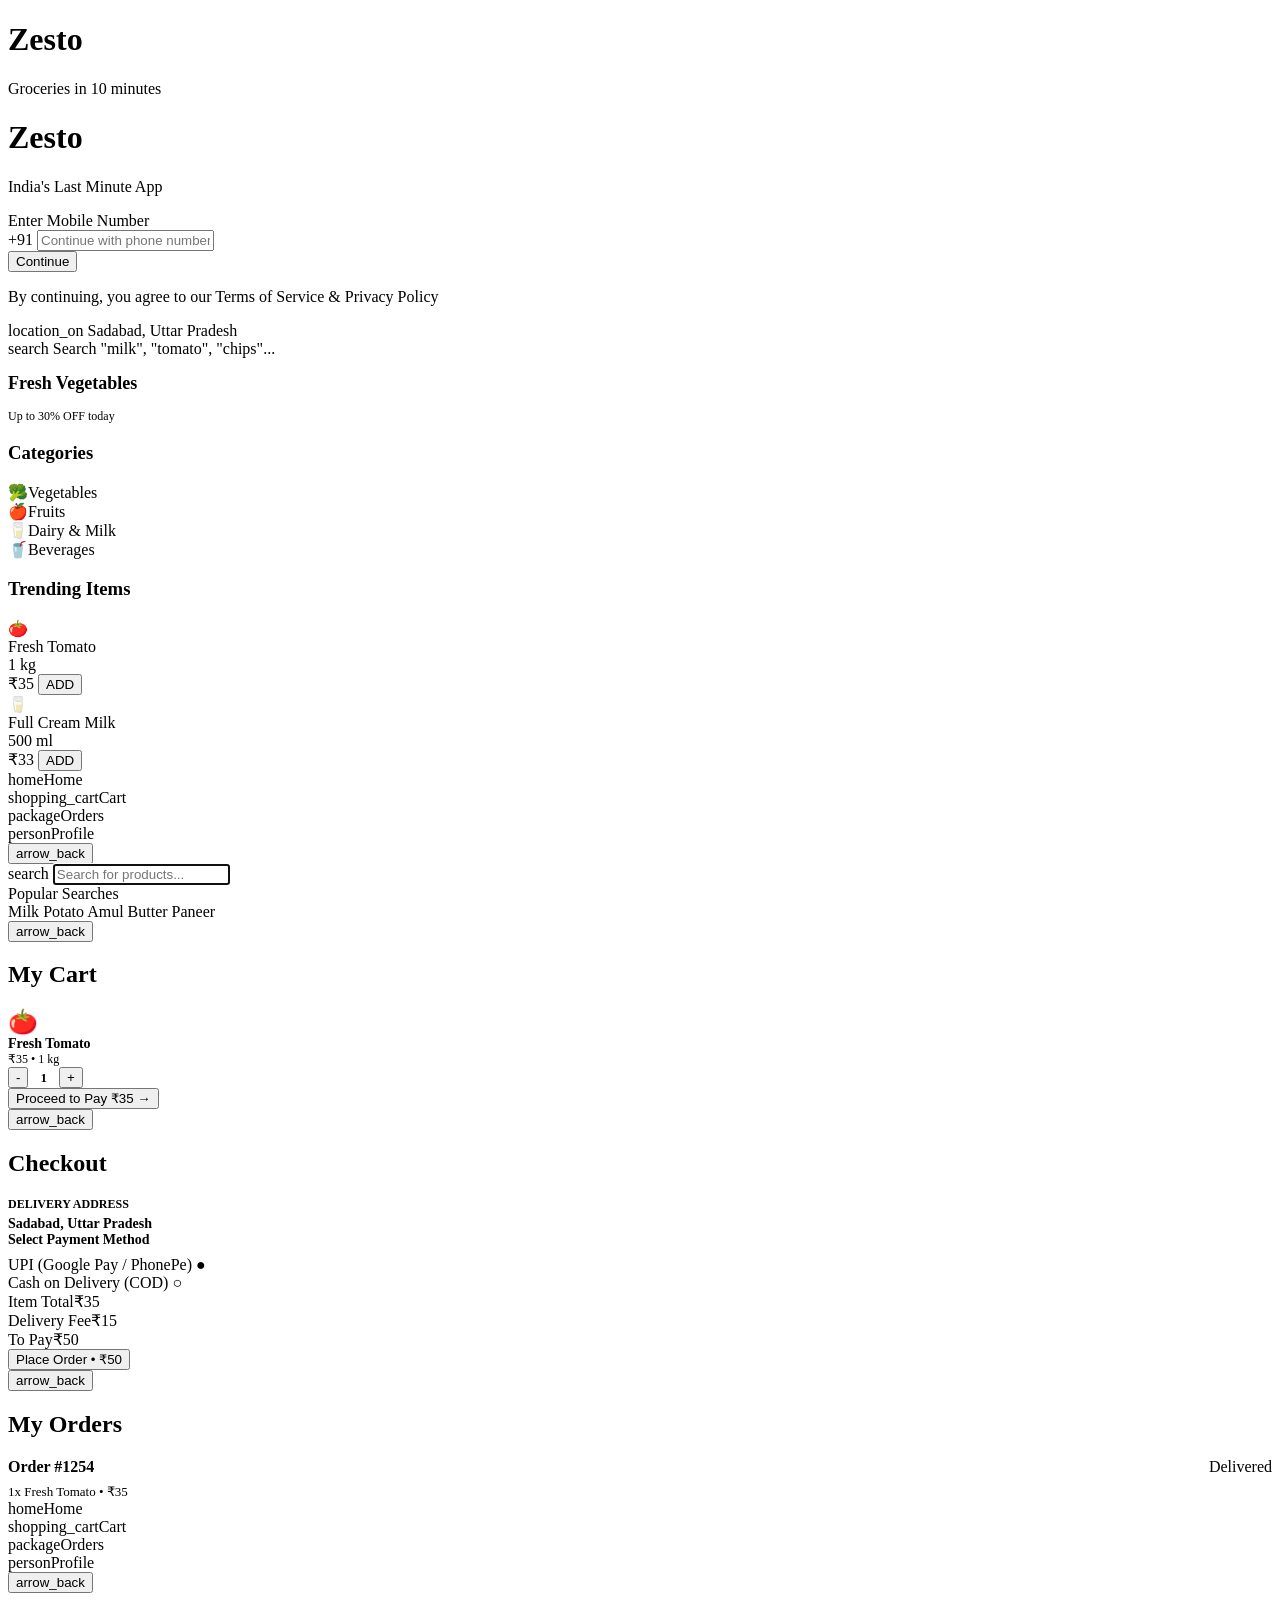
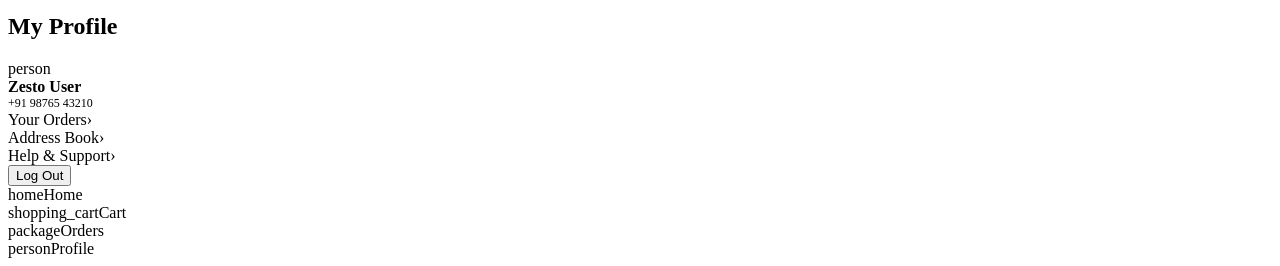
==== index.html @ 21396a9a "Create index.html" ====
<!DOCTYPE html>
<html lang="en">
<head>
    <meta charset="UTF-8">
    <meta name="viewport" content="width=device-width, initial-scale=1.0, maximum-scale=1.0, user-scalable=no">
    <title>Zesto - Instant Grocery App</title>
    <link rel="stylesheet" href="style.css">
</head>
<body>

    <div class="app-container">

        <!-- ==========================================
             1. SPLASH SCREEN
             ========================================== -->
        <div id="splashScreen" class="page-screen active">
            <main class="splash-wrapper">
                <div class="splash-logo-container">
                    <h1 class="brand-name">Zesto</h1>
                    <p class="brand-tagline">Groceries in 10 minutes</p>
                </div>
            </main>
        </div>

        <!-- ==========================================
             2. LOGIN SCREEN
             ========================================== -->
        <div id="loginScreen" class="page-screen">
            <main class="login-wrapper">
                <div class="brand-section">
                    <h1 class="login-brand-name">Zesto</h1>
                    <p class="login-subtitle">India's Last Minute App</p>
                </div>
                <div class="login-form-container">
                    <label class="form-title">Enter Mobile Number</label>
                    <div class="phone-input-group">
                        <span class="country-code">+91</span>
                        <input type="tel" id="mobileInput" class="phone-input" placeholder="Continue with phone number" maxlength="10">
                    </div>
                    <button class="continue-btn" id="loginContinueBtn">Continue</button>
                </div>
                <footer class="login-footer">
                    <p>By continuing, you agree to our Terms of Service & Privacy Policy</p>
                </footer>
            </main>
        </div>

        <!-- ==========================================
             3. HOME SCREEN
             ========================================== -->
        <div id="homeScreen" class="page-screen">
            <main class="home-wrapper">
                <header class="home-header">
                    <div class="location-bar">
                        <span class="material-symbols-outlined" style="color: var(--primary-green);">location_on</span>
                        <span>Sadabad, Uttar Pradesh</span>
                    </div>
                    <div class="search-bar-trigger" onclick="navigateTo('searchScreen')">
                        <span class="material-symbols-outlined">search</span>
                        <span>Search "milk", "tomato", "chips"...</span>
                    </div>
                </header>

                <div class="home-content">
                    <div class="banner-slider">
                        <h2 style="font-size:18px;">Fresh Vegetables</h2>
                        <p style="font-size:12px; margin-top:4px;">Up to 30% OFF today</p>
                    </div>

                    <section>
                        <h3 class="section-head-title">Categories</h3>
                        <div class="categories-grid">
                            <div class="category-card"><span class="category-icon">🥦</span>Vegetables</div>
                            <div class="category-card"><span class="category-icon">🍎</span>Fruits</div>
                            <div class="category-card"><span class="category-icon">🥛</span>Dairy & Milk</div>
                            <div class="category-card"><span class="category-icon">🥤</span>Beverages</div>
                        </div>
                    </section>

                    <section>
                        <h3 class="section-head-title">Trending Items</h3>
                        <div class="products-grid">
                            <div class="product-card">
                                <div>
                                    <div class="product-img">🍅</div>
                                    <div class="product-title">Fresh Tomato</div>
                                    <div class="product-weight">1 kg</div>
                                </div>
                                <div class="product-bottom">
                                    <span class="product-price">₹35</span>
                                    <button class="add-btn" onclick="navigateTo('cartScreen')">ADD</button>
                                </div>
                            </div>
                            <div class="product-card">
                                <div>
                                    <div class="product-img">🥛</div>
                                    <div class="product-title">Full Cream Milk</div>
                                    <div class="product-weight">500 ml</div>
                                </div>
                                <div class="product-bottom">
                                    <span class="product-price">₹33</span>
                                    <button class="add-btn" onclick="navigateTo('cartScreen')">ADD</button>
                                </div>
                            </div>
                        </div>
                    </section>
                </div>

                <!-- Bottom Navigation -->
                <nav class="bottom-nav">
                    <div class="nav-item active" onclick="navigateTo('homeScreen')"><span class="material-symbols-outlined">home</span>Home</div>
                    <div class="nav-item" onclick="navigateTo('cartScreen')"><span class="material-symbols-outlined">shopping_cart</span>Cart</div>
                    <div class="nav-item" onclick="navigateTo('ordersScreen')"><span class="material-symbols-outlined">package</span>Orders</div>
                    <div class="nav-item" onclick="navigateTo('profileScreen')"><span class="material-symbols-outlined">person</span>Profile</div>
                </nav>
            </main>
        </div>

        <!-- ==========================================
             4. SEARCH SCREEN
             ========================================== -->
        <div id="searchScreen" class="page-screen">
            <header class="search-header">
                <button class="back-btn" onclick="navigateTo('homeScreen')"><span class="material-symbols-outlined">arrow_back</span></button>
                <div class="search-input-box">
                    <span class="material-symbols-outlined">search</span>
                    <input type="text" placeholder="Search for products..." autofocus>
                </div>
            </header>
            <div class="search-content">
                <div class="recent-title">Popular Searches</div>
                <div class="recent-tags">
                    <span class="tag">Milk</span>
                    <span class="tag">Potato</span>
                    <span class="tag">Amul Butter</span>
                    <span class="tag">Paneer</span>
                </div>
            </div>
        </div>

        <!-- ==========================================
             5. CART SCREEN
             ========================================== -->
        <div id="cartScreen" class="page-screen">
            <header class="cart-header">
                <button class="back-btn" onclick="navigateTo('homeScreen')"><span class="material-symbols-outlined">arrow_back</span></button>
                <h2>My Cart</h2>
            </header>
            <div class="cart-content">
                <div class="cart-item">
                    <div class="cart-item-left">
                        <span style="font-size:24px;">🍅</span>
                        <div>
                            <div style="font-weight:600; font-size:14px;">Fresh Tomato</div>
                            <div style="font-size:12px; color:var(--text-muted);">₹35 • 1 kg</div>
                        </div>
                    </div>
                    <div class="qty-counter">
                        <button class="qty-btn">-</button>
                        <span style="padding:0 8px; font-size:13px; font-weight:600;">1</span>
                        <button class="qty-btn">+</button>
                    </div>
                </div>
            </div>
            <div class="cart-footer">
                <button class="checkout-btn" onclick="navigateTo('checkoutScreen')">
                    <span>Proceed to Pay</span>
                    <span>₹35 →</span>
                </button>
            </div>
        </div>

        <!-- ==========================================
             6. CHECKOUT SCREEN
             ========================================== -->
        <div id="checkoutScreen" class="page-screen">
            <header class="checkout-header">
                <button class="back-btn" onclick="navigateTo('cartScreen')"><span class="material-symbols-outlined">arrow_back</span></button>
                <h2>Checkout</h2>
            </header>
            <div class="checkout-content">
                <div class="address-card">
                    <div style="font-size:12px; font-weight:700; color:var(--primary-green);">DELIVERY ADDRESS</div>
                    <div style="font-size:14px; font-weight:600; margin-top:4px;">Sadabad, Uttar Pradesh</div>
                </div>

                <div>
                    <div style="font-size:14px; font-weight:600; margin-bottom:8px;">Select Payment Method</div>
                    <div class="payment-option selected">
                        <span>UPI (Google Pay / PhonePe)</span>
                        <span>●</span>
                    </div>
                    <div class="payment-option">
                        <span>Cash on Delivery (COD)</span>
                        <span>○</span>
                    </div>
                </div>

                <div class="summary-card">
                    <div class="summary-row"><span>Item Total</span><span>₹35</span></div>
                    <div class="summary-row"><span>Delivery Fee</span><span>₹15</span></div>
                    <div class="summary-row total"><span>To Pay</span><span>₹50</span></div>
                </div>
            </div>
            <div class="cart-footer">
                <button class="checkout-btn" onclick="navigateTo('ordersScreen')" style="justify-content:center;">Place Order • ₹50</button>
            </div>
        </div>

        <!-- ==========================================
             7. ORDERS SCREEN
             ========================================== -->
        <div id="ordersScreen" class="page-screen">
            <header class="cart-header">
                <button class="back-btn" onclick="navigateTo('homeScreen')"><span class="material-symbols-outlined">arrow_back</span></button>
                <h2>My Orders</h2>
            </header>
            <div class="cart-content">
                <div class="order-card">
                    <div style="display:flex; justify-content:space-between; align-items:center; margin-bottom:8px;">
                        <span style="font-weight:700;">Order #1254</span>
                        <span class="status-badge">Delivered</span>
                    </div>
                    <div style="font-size:13px; color:var(--text-muted);">1x Fresh Tomato • ₹35</div>
                </div>
            </div>
            <nav class="bottom-nav">
                <div class="nav-item" onclick="navigateTo('homeScreen')"><span class="material-symbols-outlined">home</span>Home</div>
                <div class="nav-item" onclick="navigateTo('cartScreen')"><span class="material-symbols-outlined">shopping_cart</span>Cart</div>
                <div class="nav-item active" onclick="navigateTo('ordersScreen')"><span class="material-symbols-outlined">package</span>Orders</div>
                <div class="nav-item" onclick="navigateTo('profileScreen')"><span class="material-symbols-outlined">person</span>Profile</div>
            </nav>
        </div>

        <!-- ==========================================
             8. PROFILE SCREEN
             ========================================== -->
        <div id="profileScreen" class="page-screen">
            <header class="cart-header">
                <button class="back-btn" onclick="navigateTo('homeScreen')"><span class="material-symbols-outlined">arrow_back</span></button>
                <h2>My Profile</h2>
            </header>
            <div class="cart-content">
                <div class="user-card">
                    <div class="avatar"><span class="material-symbols-outlined">person</span></div>
                    <div>
                        <div style="font-weight:700;">Zesto User</div>
                        <div style="font-size:12px; color:var(--text-muted);">+91 98765 43210</div>
                    </div>
                </div>

                <div class="menu-section">
                    <div class="menu-item" onclick="navigateTo('ordersScreen')"><span>Your Orders</span><span>›</span></div>
                    <div class="menu-item"><span>Address Book</span><span>›</span></div>
                    <div class="menu-item"><span>Help & Support</span><span>›</span></div>
                </div>

                <button class="logout-btn" onclick="navigateTo('loginScreen')">Log Out</button>
            </div>
            <nav class="bottom-nav">
                <div class="nav-item" onclick="navigateTo('homeScreen')"><span class="material-symbols-outlined">home</span>Home</div>
                <div class="nav-item" onclick="navigateTo('cartScreen')"><span class="material-symbols-outlined">shopping_cart</span>Cart</div>
                <div class="nav-item" onclick="navigateTo('ordersScreen')"><span class="material-symbols-outlined">package</span>Orders</div>
                <div class="nav-item active" onclick="navigateTo('profileScreen')"><span class="material-symbols-outlined">person</span>Profile</div>
            </nav>
        </div>

    </div>

    <script src="script.js"></script>
</body>
</html>
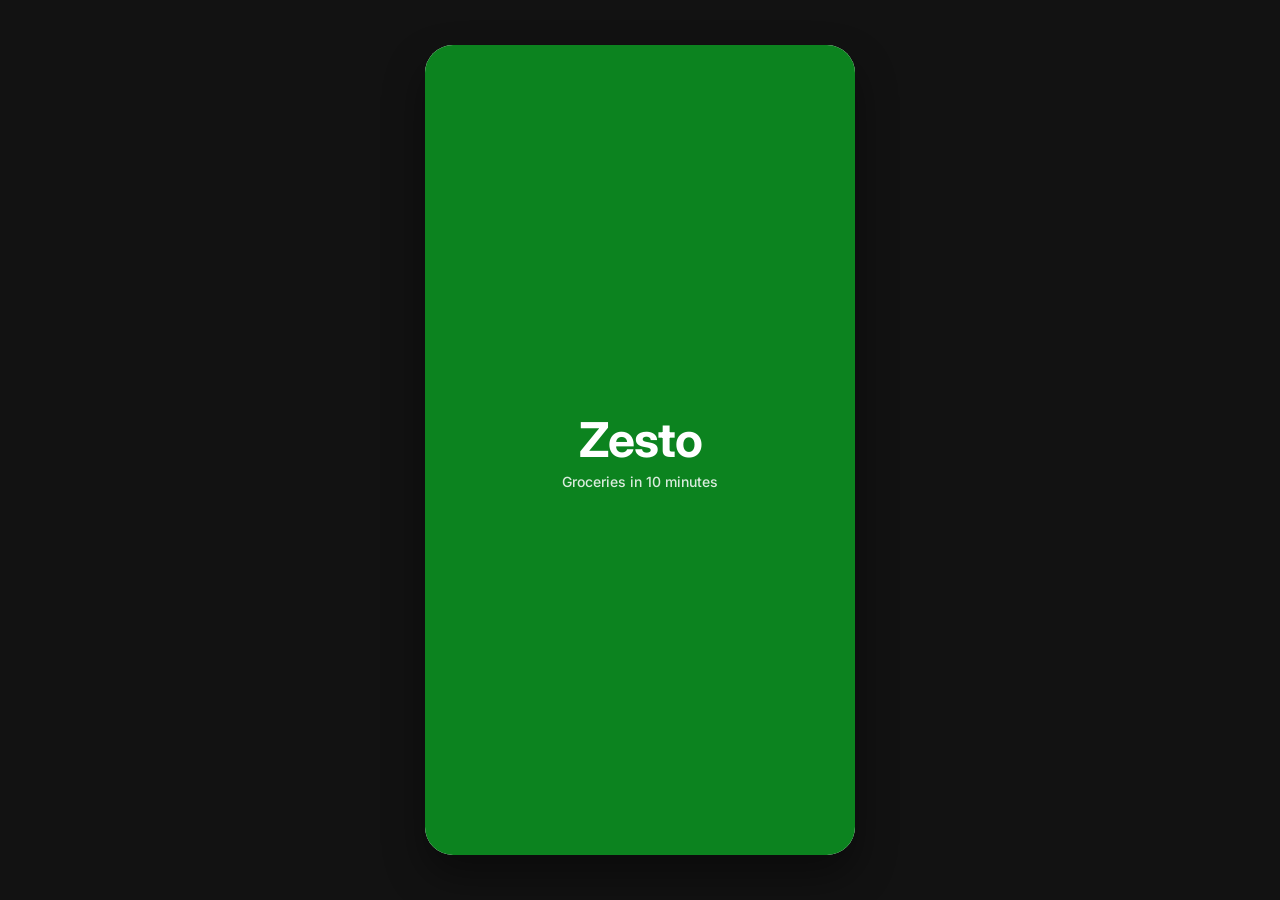
==== commit 0c25084e: "Fix: Correct stylesheet reference from 'style.css' to 'styles.css'" ====
--- a/index.html
+++ b/index.html
@@ -4,7 +4,7 @@
     <meta charset="UTF-8">
     <meta name="viewport" content="width=device-width, initial-scale=1.0, maximum-scale=1.0, user-scalable=no">
     <title>Zesto - Instant Grocery App</title>
-    <link rel="stylesheet" href="style.css">
+    <link rel="stylesheet" href="styles.css">
 </head>
 <body>
 
--- a/styles.css
+++ b/styles.css
@@ -0,0 +1,626 @@
+/* ==========================================================================
+   1. GLOBAL & COMMON STYLES
+   ========================================================================== */
+@import url('https://fonts.googleapis.com/css2?family=Inter:wght@400;500;600;700&display=swap');
+@import url('https://fonts.googleapis.com/css2?family=Material+Symbols+Outlined:opsz,wght,FILL,GRAD@24,400,0,0');
+
+:root {
+    --primary-green: #0C831F;
+    --primary-dark: #075E15;
+    --primary-light: #E8F5E9;
+    --text-dark: #1C1C1C;
+    --text-muted: #666666;
+    --text-white: #FFFFFF;
+    --bg-light: #F4F6F8;
+    --card-bg: #FFFFFF;
+    --border-color: #E2E8F0;
+    --danger-red: #E53E3E;
+    --app-max-width: 430px;
+}
+
+* {
+    margin: 0;
+    padding: 0;
+    box-sizing: border-box;
+    font-family: 'Inter', sans-serif;
+    -webkit-tap-highlight-color: transparent;
+}
+
+body {
+    background-color: #121212;
+    display: flex;
+    justify-content: center;
+    align-items: center;
+    min-height: 100vh;
+    margin: 0;
+}
+
+.app-container {
+    width: 100%;
+    max-width: var(--app-max-width);
+    height: 100vh;
+    max-height: 932px;
+    background-color: var(--card-bg);
+    position: relative;
+    overflow: hidden;
+    box-shadow: 0 20px 40px rgba(0, 0, 0, 0.4);
+}
+
+@media (min-width: 431px) {
+    .app-container {
+        border-radius: 28px;
+        height: 90vh;
+    }
+}
+
+.back-btn {
+    background: none;
+    border: none;
+    cursor: pointer;
+    display: flex;
+    align-items: center;
+    justify-content: center;
+    color: var(--text-dark);
+}
+
+/* Screen Management for Single-Page App */
+.page-screen {
+    display: none;
+    width: 100%;
+    height: 100%;
+    position: absolute;
+    top: 0;
+    left: 0;
+    background-color: var(--card-bg);
+    overflow: hidden;
+}
+
+.page-screen.active {
+    display: flex;
+    flex-direction: column;
+}
+
+/* ==========================================================================
+   2. SPLASH SCREEN
+   ========================================================================== */
+.splash-wrapper {
+    width: 100%;
+    height: 100%;
+    background-color: var(--primary-green);
+    display: flex;
+    flex-direction: column;
+    justify-content: center;
+    align-items: center;
+}
+
+.splash-logo-container {
+    display: flex;
+    flex-direction: column;
+    align-items: center;
+    animation: fadeInScale 0.8s ease-out forwards;
+}
+
+.brand-name {
+    font-size: 48px;
+    font-weight: 700;
+    color: var(--text-white);
+    letter-spacing: -1px;
+}
+
+.brand-tagline {
+    font-size: 14px;
+    color: rgba(255, 255, 255, 0.85);
+    margin-top: 4px;
+    font-weight: 500;
+}
+
+@keyframes fadeInScale {
+    0% { opacity: 0; transform: scale(0.8); }
+    100% { opacity: 1; transform: scale(1); }
+}
+
+/* ==========================================================================
+   3. LOGIN SCREEN
+   ========================================================================== */
+.login-wrapper {
+    width: 100%;
+    height: 100%;
+    display: flex;
+    flex-direction: column;
+    justify-content: space-between;
+    padding: 32px 24px;
+    background-color: var(--card-bg);
+}
+
+.brand-section {
+    text-align: center;
+    margin-top: 40px;
+}
+
+.login-brand-name {
+    font-size: 36px;
+    font-weight: 700;
+    color: var(--primary-green);
+}
+
+.login-subtitle {
+    font-size: 14px;
+    color: var(--text-muted);
+    margin-top: 6px;
+}
+
+.login-form-container {
+    width: 100%;
+    display: flex;
+    flex-direction: column;
+    gap: 16px;
+}
+
+.form-title {
+    font-size: 16px;
+    font-weight: 600;
+    color: var(--text-dark);
+}
+
+.phone-input-group {
+    display: flex;
+    align-items: center;
+    border: 1.5px solid var(--border-color);
+    border-radius: 12px;
+    padding: 12px 16px;
+    background-color: var(--bg-light);
+    gap: 10px;
+}
+
+.phone-input-group:focus-within {
+    border-color: var(--primary-green);
+}
+
+.country-code {
+    font-weight: 600;
+    color: var(--text-dark);
+    font-size: 15px;
+}
+
+.phone-input {
+    border: none;
+    outline: none;
+    background: transparent;
+    font-size: 15px;
+    width: 100%;
+    font-weight: 500;
+}
+
+.continue-btn {
+    width: 100%;
+    background-color: var(--primary-green);
+    color: var(--text-white);
+    border: none;
+    padding: 14px;
+    border-radius: 12px;
+    font-size: 15px;
+    font-weight: 600;
+    cursor: pointer;
+}
+
+.login-footer {
+    text-align: center;
+    font-size: 12px;
+    color: var(--text-muted);
+}
+
+/* ==========================================================================
+   4. HOME SCREEN
+   ========================================================================== */
+.home-wrapper {
+    width: 100%;
+    height: 100%;
+    display: flex;
+    flex-direction: column;
+    background-color: var(--bg-light);
+    position: relative;
+}
+
+.home-header {
+    background-color: var(--card-bg);
+    padding: 16px;
+    border-bottom: 1px solid var(--border-color);
+}
+
+.location-bar {
+    display: flex;
+    align-items: center;
+    gap: 8px;
+    font-size: 14px;
+    font-weight: 600;
+    color: var(--text-dark);
+}
+
+.search-bar-trigger {
+    margin-top: 12px;
+    background-color: var(--bg-light);
+    border: 1px solid var(--border-color);
+    border-radius: 10px;
+    padding: 10px 14px;
+    display: flex;
+    align-items: center;
+    gap: 10px;
+    color: var(--text-muted);
+    font-size: 13px;
+    cursor: pointer;
+}
+
+.home-content {
+    flex: 1;
+    overflow-y: auto;
+    padding: 16px;
+    padding-bottom: 80px;
+    display: flex;
+    flex-direction: column;
+    gap: 20px;
+}
+
+.banner-slider {
+    width: 100%;
+    height: 120px;
+    background: linear-gradient(135deg, #10B981, #059669);
+    border-radius: 14px;
+    padding: 16px;
+    color: white;
+    display: flex;
+    flex-direction: column;
+    justify-content: center;
+}
+
+.section-head-title {
+    font-size: 16px;
+    font-weight: 700;
+    margin-bottom: 12px;
+    color: var(--text-dark);
+}
+
+.categories-grid {
+    display: grid;
+    grid-template-columns: repeat(4, 1fr);
+    gap: 12px;
+}
+
+.category-card {
+    background: var(--card-bg);
+    border-radius: 12px;
+    padding: 10px;
+    display: flex;
+    flex-direction: column;
+    align-items: center;
+    text-align: center;
+    font-size: 11px;
+    font-weight: 600;
+    border: 1px solid var(--border-color);
+}
+
+.category-icon {
+    font-size: 28px;
+    margin-bottom: 4px;
+}
+
+.products-grid {
+    display: grid;
+    grid-template-columns: repeat(2, 1fr);
+    gap: 12px;
+}
+
+.product-card {
+    background: var(--card-bg);
+    border-radius: 12px;
+    padding: 12px;
+    border: 1px solid var(--border-color);
+    display: flex;
+    flex-direction: column;
+    justify-content: space-between;
+}
+
+.product-img {
+    font-size: 40px;
+    text-align: center;
+    margin-bottom: 8px;
+}
+
+.product-title {
+    font-size: 13px;
+    font-weight: 600;
+    color: var(--text-dark);
+}
+
+.product-weight {
+    font-size: 11px;
+    color: var(--text-muted);
+}
+
+.product-bottom {
+    display: flex;
+    justify-content: space-between;
+    align-items: center;
+    margin-top: 10px;
+}
+
+.product-price {
+    font-size: 14px;
+    font-weight: 700;
+}
+
+.add-btn {
+    border: 1px solid var(--primary-green);
+    color: var(--primary-green);
+    background: var(--primary-light);
+    padding: 4px 12px;
+    border-radius: 6px;
+    font-weight: 700;
+    font-size: 12px;
+    cursor: pointer;
+}
+
+/* Navigation Bar */
+.bottom-nav {
+    position: absolute;
+    bottom: 0;
+    left: 0;
+    width: 100%;
+    height: 60px;
+    background-color: var(--card-bg);
+    border-top: 1px solid var(--border-color);
+    display: flex;
+    justify-content: space-around;
+    align-items: center;
+    z-index: 20;
+}
+
+.nav-item {
+    display: flex;
+    flex-direction: column;
+    align-items: center;
+    color: var(--text-muted);
+    text-decoration: none;
+    font-size: 10px;
+    gap: 2px;
+    cursor: pointer;
+}
+
+.nav-item .material-symbols-outlined { font-size: 24px; }
+.nav-item.active { color: var(--primary-green); }
+
+/* ==========================================================================
+   5. SEARCH SCREEN
+   ========================================================================== */
+.search-header {
+    background-color: var(--card-bg);
+    padding: 12px 16px;
+    display: flex;
+    align-items: center;
+    gap: 12px;
+    border-bottom: 1px solid var(--border-color);
+}
+
+.search-input-box {
+    flex: 1;
+    display: flex;
+    align-items: center;
+    background-color: var(--bg-light);
+    border-radius: 10px;
+    padding: 8px 12px;
+    gap: 8px;
+}
+
+.search-input-box input {
+    border: none;
+    outline: none;
+    background: transparent;
+    width: 100%;
+    font-size: 14px;
+}
+
+.search-content {
+    flex: 1;
+    padding: 16px;
+    overflow-y: auto;
+}
+
+.recent-title {
+    font-size: 13px;
+    font-weight: 600;
+    color: var(--text-muted);
+    margin-bottom: 10px;
+}
+
+.recent-tags {
+    display: flex;
+    flex-wrap: wrap;
+    gap: 8px;
+}
+
+.tag {
+    background: var(--bg-light);
+    padding: 6px 12px;
+    border-radius: 20px;
+    font-size: 12px;
+    border: 1px solid var(--border-color);
+    cursor: pointer;
+}
+
+/* ==========================================================================
+   6. CART SCREEN
+   ========================================================================== */
+.cart-header {
+    background-color: var(--card-bg);
+    padding: 16px;
+    display: flex;
+    align-items: center;
+    gap: 16px;
+    border-bottom: 1px solid var(--border-color);
+}
+
+.cart-content {
+    flex: 1;
+    overflow-y: auto;
+    padding: 16px;
+    padding-bottom: 100px;
+    display: flex;
+    flex-direction: column;
+    gap: 16px;
+}
+
+.cart-item {
+    background: var(--card-bg);
+    border-radius: 12px;
+    padding: 12px;
+    border: 1px solid var(--border-color);
+    display: flex;
+    align-items: center;
+    justify-content: space-between;
+}
+
+.cart-item-left {
+    display: flex;
+    align-items: center;
+    gap: 12px;
+}
+
+.qty-counter {
+    display: flex;
+    align-items: center;
+    background-color: var(--primary-green);
+    color: white;
+    border-radius: 6px;
+    overflow: hidden;
+}
+
+.qty-btn {
+    background: none;
+    border: none;
+    color: white;
+    padding: 4px 8px;
+    cursor: pointer;
+}
+
+.cart-footer {
+    position: absolute;
+    bottom: 0;
+    left: 0;
+    width: 100%;
+    padding: 16px 20px;
+    background-color: var(--card-bg);
+    border-top: 1px solid var(--border-color);
+}
+
+.checkout-btn {
+    width: 100%;
+    padding: 14px;
+    background-color: var(--primary-green);
+    color: white;
+    border: none;
+    border-radius: 12px;
+    font-size: 15px;
+    font-weight: 600;
+    cursor: pointer;
+    display: flex;
+    justify-content: space-between;
+}
+
+/* ==========================================================================
+   7. CHECKOUT SCREEN
+   ========================================================================== */
+.checkout-header {
+    background-color: var(--card-bg);
+    padding: 16px;
+    display: flex;
+    align-items: center;
+    gap: 16px;
+    border-bottom: 1px solid var(--border-color);
+}
+
+.checkout-content {
+    flex: 1;
+    overflow-y: auto;
+    padding: 16px;
+    padding-bottom: 100px;
+    display: flex;
+    flex-direction: column;
+    gap: 20px;
+}
+
+.address-card, .summary-card {
+    background-color: var(--card-bg);
+    border-radius: 14px;
+    padding: 16px;
+    border: 1px solid var(--border-color);
+}
+
+.payment-option {
+    background-color: var(--card-bg);
+    border: 1.5px solid var(--border-color);
+    border-radius: 12px;
+    padding: 14px;
+    display: flex;
+    justify-content: space-between;
+    margin-bottom: 8px;
+    cursor: pointer;
+}
+
+.payment-option.selected {
+    border-color: var(--primary-green);
+    background-color: #F0FDF4;
+}
+
+.summary-row {
+    display: flex;
+    justify-content: space-between;
+    font-size: 13px;
+    margin-bottom: 8px;
+}
+
+.summary-row.total {
+    border-top: 1px dashed var(--border-color);
+    padding-top: 10px;
+    font-weight: 700;
+}
+
+/* ==========================================================================
+   8. ORDERS & PROFILE SCREENS
+   ========================================================================== */
+.order-card, .user-card, .menu-section {
+    background-color: var(--card-bg);
+    border-radius: 16px;
+    padding: 16px;
+    border: 1px solid var(--border-color);
+    margin-bottom: 12px;
+}
+
+.status-badge {
+    font-size: 11px;
+    font-weight: 600;
+    padding: 4px 10px;
+    border-radius: 20px;
+    background-color: #DCFCE7;
+    color: #15803D;
+}
+
+.user-card { display: flex; align-items: center; gap: 14px; }
+.avatar { width: 50px; height: 50px; border-radius: 50%; background: var(--primary-light); color: var(--primary-green); display: flex; align-items: center; justify-content: center; }
+
+.menu-item {
+    display: flex;
+    justify-content: space-between;
+    padding: 12px 0;
+    border-bottom: 1px solid var(--border-color);
+    cursor: pointer;
+}
+
+.logout-btn {
+    width: 100%;
+    padding: 12px;
+    background-color: #FEE2E2;
+    color: #DC2626;
+    border: 1px solid #FCA5A5;
+    border-radius: 12px;
+    font-weight: 600;
+    cursor: pointer;
+}
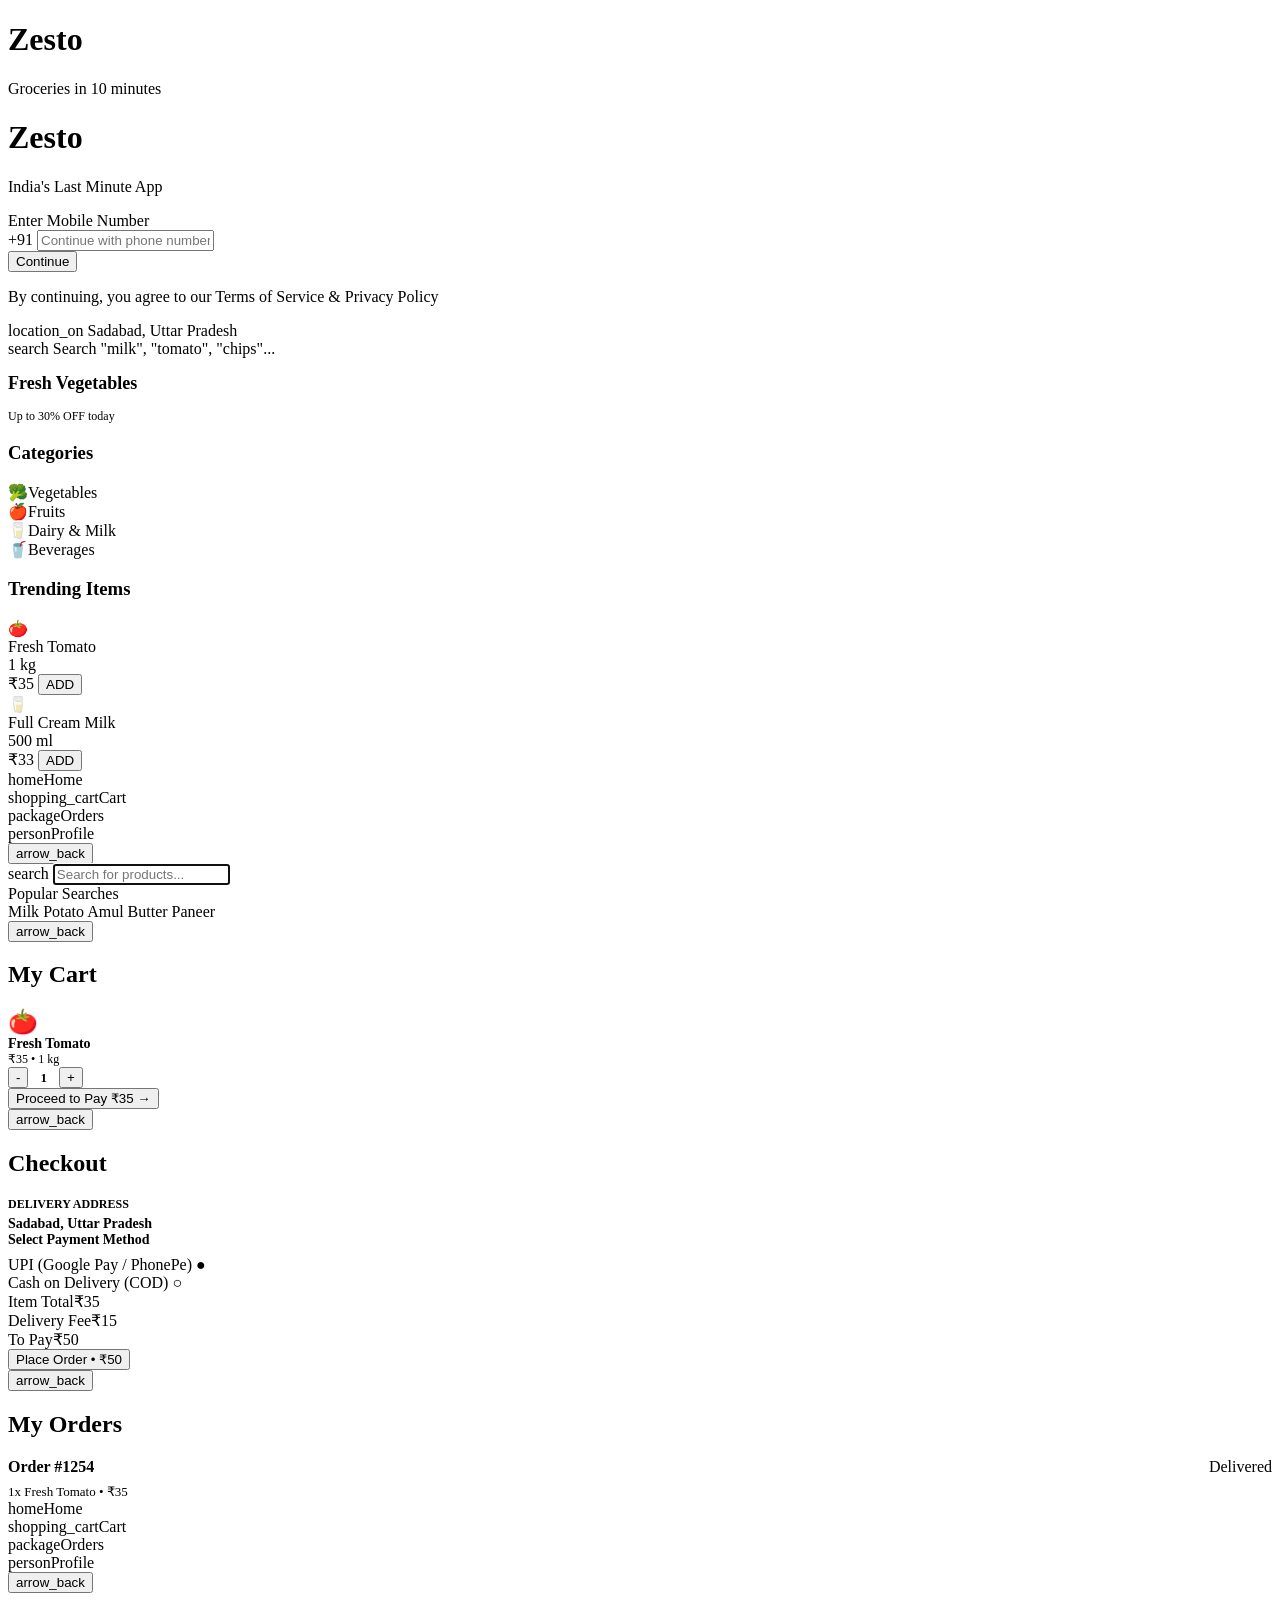
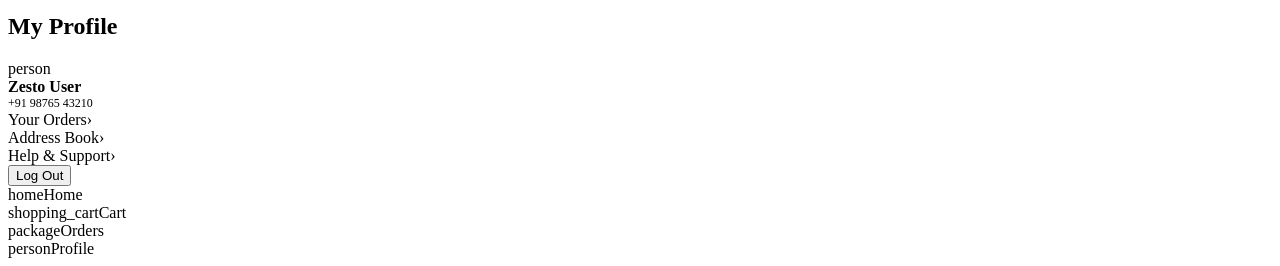
==== commit cb33b173: "Update index.html" ====
--- a/index.html
+++ b/index.html
@@ -4,7 +4,6 @@
     <meta charset="UTF-8">
     <meta name="viewport" content="width=device-width, initial-scale=1.0, maximum-scale=1.0, user-scalable=no">
     <title>Zesto - Instant Grocery App</title>
-    <link rel="stylesheet" href="styles.css">
 </head>
 <body>
 
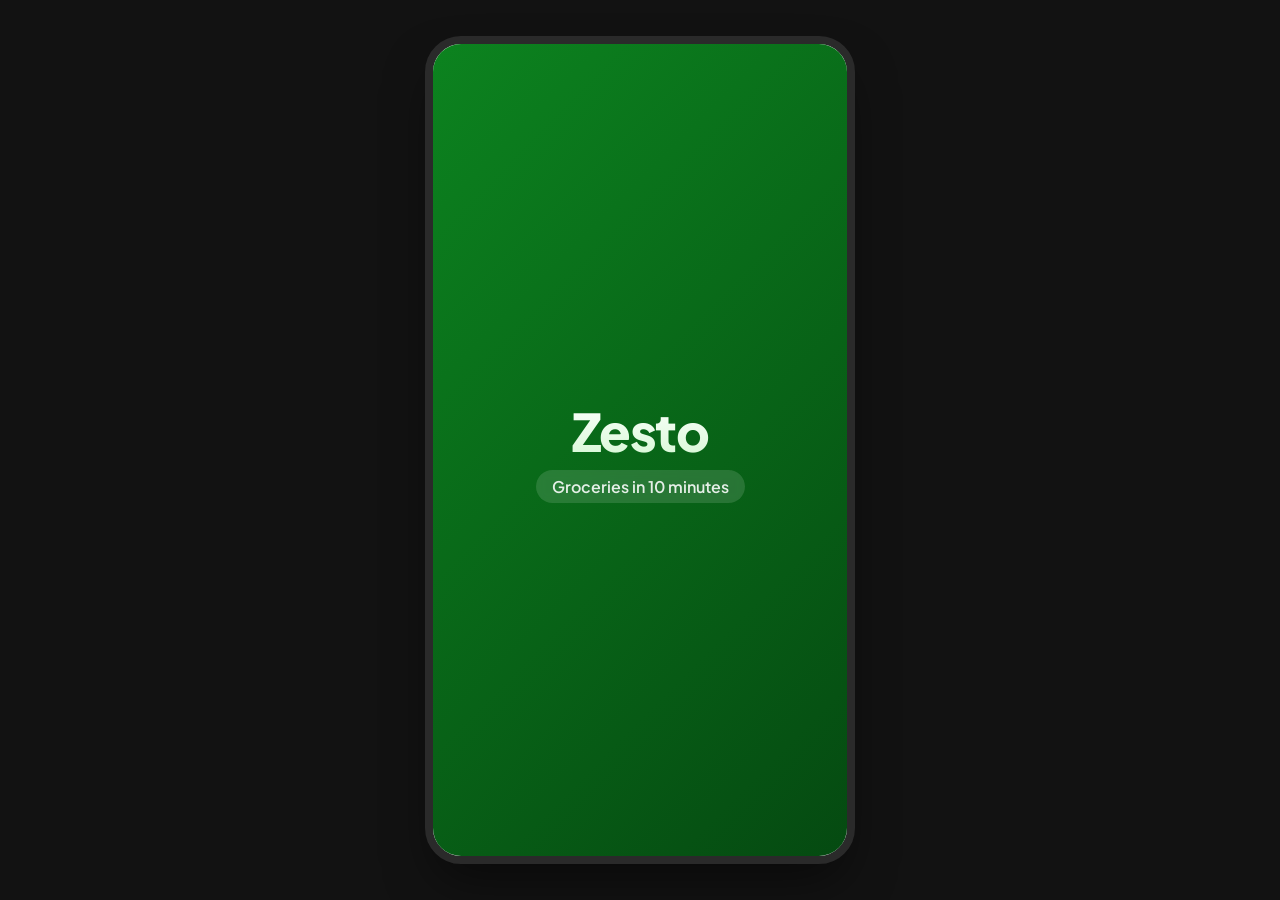
==== commit 6f55d99f: "Refactor navigation and simplify comments in index.html Updated navigation functionality and improve" ====
--- a/index.html
+++ b/index.html
@@ -4,15 +4,654 @@
     <meta charset="UTF-8">
     <meta name="viewport" content="width=device-width, initial-scale=1.0, maximum-scale=1.0, user-scalable=no">
     <title>Zesto - Instant Grocery App</title>
+    <!-- Google Material Symbols -->
+    <link rel="stylesheet" href="https://fonts.googleapis.com/css2?family=Material+Symbols+Outlined:opsz,wght,FILL,GRAD@20..48,100..700,0..1,-50..200" />
+    <!-- Google Fonts -->
+    <link rel="preconnect" href="https://fonts.googleapis.com">
+    <link rel="preconnect" href="https://fonts.gstatic.com" crossorigin>
+    <link href="https://fonts.googleapis.com/css2?family=Plus+Jakarta+Sans:wght@400;500;600;700;800&display=swap" rel="stylesheet">
+
+    <style>
+        :root {
+            --primary-green: #0c831f;
+            --primary-green-light: #e8f5e9;
+            --accent-yellow: #ffc107;
+            --bg-color: #f4f6f8;
+            --card-bg: #ffffff;
+            --text-main: #1c1c1c;
+            --text-muted: #666666;
+            --border-color: #f0f0f0;
+            --shadow-soft: 0 4px 20px rgba(0, 0, 0, 0.06);
+            --shadow-float: 0 8px 30px rgba(12, 131, 31, 0.15);
+            --radius-lg: 16px;
+            --radius-md: 12px;
+            --radius-sm: 8px;
+        }
+
+        * {
+            box-sizing: border-box;
+            margin: 0;
+            padding: 0;
+            font-family: 'Plus Jakarta Sans', -apple-system, BlinkMacSystemFont, sans-serif;
+            -webkit-tap-highlight-color: transparent;
+        }
+
+        body {
+            background-color: #121212;
+            display: flex;
+            justify-content: center;
+            align-items: center;
+            min-height: 100vh;
+        }
+
+        /* Mobile App Frame Mockup for Desktop, Fullscreen on Mobile */
+        .app-container {
+            width: 100%;
+            max-width: 430px;
+            height: 100vh;
+            max-height: 900px;
+            background-color: var(--bg-color);
+            position: relative;
+            overflow: hidden;
+            box-shadow: 0 25px 50px -12px rgba(0, 0, 0, 0.5);
+            border-radius: 0;
+        }
+
+        @media (min-width: 480px) {
+            .app-container {
+                border-radius: 36px;
+                height: 92vh;
+                border: 8px solid #2a2a2a;
+            }
+        }
+
+        /* Page Navigation Control */
+        .page-screen {
+            position: absolute;
+            top: 0;
+            left: 0;
+            width: 100%;
+            height: 100%;
+            background-color: var(--bg-color);
+            display: none;
+            flex-direction: column;
+            overflow-y: auto;
+            opacity: 0;
+            transition: opacity 0.25s ease-in-out;
+        }
+
+        .page-screen.active {
+            display: flex;
+            opacity: 1;
+            z-index: 10;
+        }
+
+        /* ==========================================
+           1. SPLASH SCREEN
+           ========================================== */
+        #splashScreen {
+            background: linear-gradient(135deg, #0c831f 0%, #054a11 100%);
+            color: white;
+            justify-content: center;
+            align-items: center;
+            text-align: center;
+        }
+
+        .splash-logo-container {
+            animation: pulse 2s infinite ease-in-out;
+        }
+
+        .brand-name {
+            font-size: 52px;
+            font-weight: 800;
+            letter-spacing: -1.5px;
+            background: linear-gradient(180deg, #ffffff 0%, #d4f8d3 100%);
+            -webkit-background-clip: text;
+            -webkit-text-fill-color: transparent;
+        }
+
+        .brand-tagline {
+            font-size: 16px;
+            font-weight: 600;
+            opacity: 0.9;
+            margin-top: 6px;
+            background: rgba(255,255,255,0.15);
+            padding: 6px 16px;
+            border-radius: 20px;
+            backdrop-filter: blur(4px);
+        }
+
+        /* ==========================================
+           2. LOGIN SCREEN
+           ========================================== */
+        .login-wrapper {
+            padding: 40px 24px;
+            height: 100%;
+            display: flex;
+            flex-direction: column;
+            justify-content: space-between;
+            background: linear-gradient(180deg, var(--primary-green-light) 0%, #ffffff 40%);
+        }
+
+        .login-brand-name {
+            font-size: 36px;
+            font-weight: 800;
+            color: var(--primary-green);
+        }
+
+        .login-subtitle {
+            font-size: 14px;
+            color: var(--text-muted);
+            font-weight: 600;
+        }
+
+        .login-form-container {
+            margin-top: -60px;
+        }
+
+        .form-title {
+            font-size: 16px;
+            font-weight: 700;
+            margin-bottom: 12px;
+            display: block;
+            color: var(--text-main);
+        }
+
+        .phone-input-group {
+            display: flex;
+            align-items: center;
+            background: var(--card-bg);
+            border: 2px solid var(--border-color);
+            border-radius: var(--radius-md);
+            padding: 4px 14px;
+            transition: all 0.2s ease;
+            box-shadow: var(--shadow-soft);
+        }
+
+        .phone-input-group:focus-within {
+            border-color: var(--primary-green);
+        }
+
+        .country-code {
+            font-weight: 700;
+            font-size: 16px;
+            margin-right: 12px;
+            color: var(--text-main);
+            padding-right: 12px;
+            border-right: 1px solid var(--border-color);
+        }
+
+        .phone-input {
+            border: none;
+            outline: none;
+            width: 100%;
+            padding: 12px 0;
+            font-size: 16px;
+            font-weight: 600;
+            color: var(--text-main);
+        }
+
+        .continue-btn {
+            width: 100%;
+            background: var(--primary-green);
+            color: white;
+            border: none;
+            padding: 16px;
+            border-radius: var(--radius-md);
+            font-size: 16px;
+            font-weight: 700;
+            margin-top: 16px;
+            cursor: pointer;
+            box-shadow: var(--shadow-float);
+            transition: transform 0.1s ease;
+        }
+
+        .continue-btn:active {
+            transform: scale(0.98);
+        }
+
+        .login-footer {
+            text-align: center;
+            font-size: 11px;
+            color: var(--text-muted);
+            line-height: 1.4;
+        }
+
+        /* ==========================================
+           3. HOME SCREEN
+           ========================================== */
+        .home-wrapper {
+            flex: 1;
+            padding-bottom: 80px;
+        }
+
+        .home-header {
+            background: white;
+            padding: 16px 16px 12px 16px;
+            position: sticky;
+            top: 0;
+            z-index: 5;
+            box-shadow: 0 2px 10px rgba(0,0,0,0.03);
+        }
+
+        .location-bar {
+            display: flex;
+            align-items: center;
+            gap: 6px;
+            font-weight: 700;
+            font-size: 14px;
+            margin-bottom: 12px;
+            color: var(--text-main);
+        }
+
+        .search-bar-trigger {
+            background: var(--bg-color);
+            display: flex;
+            align-items: center;
+            gap: 10px;
+            padding: 12px 16px;
+            border-radius: var(--radius-md);
+            color: var(--text-muted);
+            font-size: 13px;
+            font-weight: 500;
+            border: 1px solid var(--border-color);
+            cursor: pointer;
+        }
+
+        .home-content {
+            padding: 16px;
+            display: flex;
+            flex-direction: column;
+            gap: 20px;
+        }
+
+        .banner-slider {
+            background: linear-gradient(135deg, #10b981 0%, #047857 100%);
+            color: white;
+            padding: 20px;
+            border-radius: var(--radius-lg);
+            box-shadow: var(--shadow-soft);
+        }
+
+        .section-head-title {
+            font-size: 16px;
+            font-weight: 800;
+            margin-bottom: 12px;
+            color: var(--text-main);
+        }
+
+        .categories-grid {
+            display: grid;
+            grid-template-columns: repeat(4, 1fr);
+            gap: 10px;
+        }
+
+        .category-card {
+            background: white;
+            padding: 12px 6px;
+            border-radius: var(--radius-md);
+            text-align: center;
+            font-size: 11px;
+            font-weight: 700;
+            box-shadow: var(--shadow-soft);
+            display: flex;
+            flex-direction: column;
+            align-items: center;
+            gap: 6px;
+        }
+
+        .category-icon {
+            font-size: 24px;
+        }
+
+        .products-grid {
+            display: grid;
+            grid-template-columns: repeat(2, 1fr);
+            gap: 12px;
+        }
+
+        .product-card {
+            background: white;
+            border-radius: var(--radius-md);
+            padding: 12px;
+            box-shadow: var(--shadow-soft);
+            display: flex;
+            flex-direction: column;
+            justify-content: space-between;
+            border: 1px solid var(--border-color);
+        }
+
+        .product-img {
+            font-size: 48px;
+            text-align: center;
+            background: var(--bg-color);
+            border-radius: var(--radius-sm);
+            padding: 12px;
+            margin-bottom: 8px;
+        }
+
+        .product-title {
+            font-weight: 700;
+            font-size: 13px;
+            color: var(--text-main);
+        }
+
+        .product-weight {
+            font-size: 11px;
+            color: var(--text-muted);
+            margin-top: 2px;
+        }
+
+        .product-bottom {
+            display: flex;
+            justify-content: space-between;
+            align-items: center;
+            margin-top: 12px;
+        }
+
+        .product-price {
+            font-weight: 800;
+            font-size: 15px;
+        }
+
+        .add-btn {
+            background: var(--primary-green-light);
+            color: var(--primary-green);
+            border: 1px solid var(--primary-green);
+            padding: 6px 16px;
+            border-radius: var(--radius-sm);
+            font-weight: 800;
+            font-size: 12px;
+            cursor: pointer;
+        }
+
+        /* Bottom Nav */
+        .bottom-nav {
+            position: absolute;
+            bottom: 0;
+            width: 100%;
+            background: white;
+            display: flex;
+            justify-content: space-around;
+            padding: 10px 0 14px 0;
+            border-top: 1px solid var(--border-color);
+            box-shadow: 0 -4px 10px rgba(0,0,0,0.03);
+            z-index: 20;
+        }
+
+        .nav-item {
+            display: flex;
+            flex-direction: column;
+            align-items: center;
+            gap: 4px;
+            font-size: 10px;
+            font-weight: 600;
+            color: var(--text-muted);
+            cursor: pointer;
+        }
+
+        .nav-item.active {
+            color: var(--primary-green);
+            font-weight: 800;
+        }
+
+        /* ==========================================
+           4. SEARCH SCREEN
+           ========================================== */
+        .search-header {
+            display: flex;
+            align-items: center;
+            gap: 12px;
+            padding: 12px 16px;
+            background: white;
+            border-bottom: 1px solid var(--border-color);
+        }
+
+        .back-btn {
+            background: none;
+            border: none;
+            cursor: pointer;
+            display: flex;
+            align-items: center;
+            color: var(--text-main);
+        }
+
+        .search-input-box {
+            display: flex;
+            align-items: center;
+            gap: 8px;
+            background: var(--bg-color);
+            width: 100%;
+            padding: 8px 12px;
+            border-radius: var(--radius-md);
+        }
+
+        .search-input-box input {
+            border: none;
+            background: transparent;
+            outline: none;
+            width: 100%;
+            font-size: 14px;
+            font-weight: 600;
+        }
+
+        .search-content {
+            padding: 16px;
+        }
+
+        .recent-title {
+            font-size: 13px;
+            font-weight: 700;
+            color: var(--text-muted);
+            margin-bottom: 12px;
+        }
+
+        .recent-tags {
+            display: flex;
+            flex-wrap: wrap;
+            gap: 8px;
+        }
+
+        .tag {
+            background: white;
+            padding: 8px 14px;
+            border-radius: 20px;
+            font-size: 12px;
+            font-weight: 600;
+            border: 1px solid var(--border-color);
+            box-shadow: var(--shadow-soft);
+        }
+
+        /* ==========================================
+           5. CART & CHECKOUT SHARED
+           ========================================== */
+        .cart-header, .checkout-header {
+            display: flex;
+            align-items: center;
+            gap: 16px;
+            padding: 16px;
+            background: white;
+            border-bottom: 1px solid var(--border-color);
+        }
+
+        .cart-header h2, .checkout-header h2 {
+            font-size: 18px;
+            font-weight: 800;
+        }
+
+        .cart-content, .checkout-content {
+            padding: 16px;
+            flex: 1;
+            display: flex;
+            flex-direction: column;
+            gap: 12px;
+        }
+
+        .cart-item {
+            background: white;
+            padding: 12px;
+            border-radius: var(--radius-md);
+            display: flex;
+            justify-content: space-between;
+            align-items: center;
+            box-shadow: var(--shadow-soft);
+        }
+
+        .cart-item-left {
+            display: flex;
+            align-items: center;
+            gap: 12px;
+        }
+
+        .qty-counter {
+            display: flex;
+            align-items: center;
+            background: var(--primary-green);
+            color: white;
+            border-radius: var(--radius-sm);
+            padding: 4px;
+        }
+
+        .qty-btn {
+            background: none;
+            border: none;
+            color: white;
+            font-weight: 800;
+            padding: 2px 8px;
+            cursor: pointer;
+        }
+
+        .cart-footer {
+            padding: 16px;
+            background: white;
+            border-top: 1px solid var(--border-color);
+        }
+
+        .checkout-btn {
+            width: 100%;
+            background: var(--primary-green);
+            color: white;
+            border: none;
+            padding: 16px;
+            border-radius: var(--radius-md);
+            font-size: 15px;
+            font-weight: 700;
+            display: flex;
+            justify-content: space-between;
+            align-items: center;
+            cursor: pointer;
+            box-shadow: var(--shadow-float);
+        }
+
+        .address-card, .summary-card, .payment-option, .user-card, .order-card {
+            background: white;
+            padding: 16px;
+            border-radius: var(--radius-md);
+            box-shadow: var(--shadow-soft);
+            border: 1px solid var(--border-color);
+        }
+
+        .payment-option {
+            display: flex;
+            justify-content: space-between;
+            margin-top: 8px;
+            font-weight: 600;
+            font-size: 14px;
+        }
+
+        .payment-option.selected {
+            border: 2px solid var(--primary-green);
+            background: var(--primary-green-light);
+        }
+
+        .summary-row {
+            display: flex;
+            justify-content: space-between;
+            font-size: 13px;
+            margin-bottom: 8px;
+            color: var(--text-muted);
+        }
+
+        .summary-row.total {
+            font-size: 15px;
+            font-weight: 800;
+            color: var(--text-main);
+            border-top: 1px dashed var(--border-color);
+            padding-top: 8px;
+            margin-bottom: 0;
+        }
+
+        .status-badge {
+            background: var(--primary-green-light);
+            color: var(--primary-green);
+            font-size: 11px;
+            font-weight: 800;
+            padding: 4px 8px;
+            border-radius: 12px;
+        }
+
+        /* Profile Menu */
+        .user-card {
+            display: flex;
+            align-items: center;
+            gap: 12px;
+        }
+
+        .avatar {
+            width: 48px;
+            height: 48px;
+            background: var(--primary-green-light);
+            color: var(--primary-green);
+            border-radius: 50%;
+            display: flex;
+            align-items: center;
+            justify-content: center;
+        }
+
+        .menu-section {
+            display: flex;
+            flex-direction: column;
+            gap: 8px;
+            margin-top: 12px;
+        }
+
+        .menu-item {
+            background: white;
+            padding: 14px 16px;
+            border-radius: var(--radius-md);
+            display: flex;
+            justify-content: space-between;
+            font-size: 14px;
+            font-weight: 600;
+            box-shadow: var(--shadow-soft);
+            cursor: pointer;
+        }
+
+        .logout-btn {
+            width: 100%;
+            background: #ffebee;
+            color: #d32f2f;
+            border: none;
+            padding: 14px;
+            border-radius: var(--radius-md);
+            font-weight: 700;
+            margin-top: 12px;
+            cursor: pointer;
+        }
+
+        @keyframes pulse {
+            0% { transform: scale(1); }
+            50% { transform: scale(1.05); }
+            100% { transform: scale(1); }
+        }
+    </style>
 </head>
 <body>
 
     <div class="app-container">
 
-        <!-- ==========================================
-             1. SPLASH SCREEN
-             ========================================== -->
-        <div id="splashScreen" class="page-screen active">
+        <!-- 1. SPLASH SCREEN -->
+        <div id="splashScreen" class="page-screen active" onclick="navigateTo('loginScreen')">
             <main class="splash-wrapper">
                 <div class="splash-logo-container">
                     <h1 class="brand-name">Zesto</h1>
@@ -21,9 +660,7 @@
             </main>
         </div>
 
-        <!-- ==========================================
-             2. LOGIN SCREEN
-             ========================================== -->
+        <!-- 2. LOGIN SCREEN -->
         <div id="loginScreen" class="page-screen">
             <main class="login-wrapper">
                 <div class="brand-section">
@@ -36,7 +673,7 @@
                         <span class="country-code">+91</span>
                         <input type="tel" id="mobileInput" class="phone-input" placeholder="Continue with phone number" maxlength="10">
                     </div>
-                    <button class="continue-btn" id="loginContinueBtn">Continue</button>
+                    <button class="continue-btn" id="loginContinueBtn" onclick="navigateTo('homeScreen')">Continue</button>
                 </div>
                 <footer class="login-footer">
                     <p>By continuing, you agree to our Terms of Service & Privacy Policy</p>
@@ -44,9 +681,7 @@
             </main>
         </div>
 
-        <!-- ==========================================
-             3. HOME SCREEN
-             ========================================== -->
+        <!-- 3. HOME SCREEN -->
         <div id="homeScreen" class="page-screen">
             <main class="home-wrapper">
                 <header class="home-header">
@@ -115,9 +750,7 @@
             </main>
         </div>
 
-        <!-- ==========================================
-             4. SEARCH SCREEN
-             ========================================== -->
+        <!-- 4. SEARCH SCREEN -->
         <div id="searchScreen" class="page-screen">
             <header class="search-header">
                 <button class="back-btn" onclick="navigateTo('homeScreen')"><span class="material-symbols-outlined">arrow_back</span></button>
@@ -137,9 +770,7 @@
             </div>
         </div>
 
-        <!-- ==========================================
-             5. CART SCREEN
-             ========================================== -->
+        <!-- 5. CART SCREEN -->
         <div id="cartScreen" class="page-screen">
             <header class="cart-header">
                 <button class="back-btn" onclick="navigateTo('homeScreen')"><span class="material-symbols-outlined">arrow_back</span></button>
@@ -169,9 +800,7 @@
             </div>
         </div>
 
-        <!-- ==========================================
-             6. CHECKOUT SCREEN
-             ========================================== -->
+        <!-- 6. CHECKOUT SCREEN -->
         <div id="checkoutScreen" class="page-screen">
             <header class="checkout-header">
                 <button class="back-btn" onclick="navigateTo('cartScreen')"><span class="material-symbols-outlined">arrow_back</span></button>
@@ -206,9 +835,7 @@
             </div>
         </div>
 
-        <!-- ==========================================
-             7. ORDERS SCREEN
-             ========================================== -->
+        <!-- 7. ORDERS SCREEN -->
         <div id="ordersScreen" class="page-screen">
             <header class="cart-header">
                 <button class="back-btn" onclick="navigateTo('homeScreen')"><span class="material-symbols-outlined">arrow_back</span></button>
@@ -231,9 +858,7 @@
             </nav>
         </div>
 
-        <!-- ==========================================
-             8. PROFILE SCREEN
-             ========================================== -->
+        <!-- 8. PROFILE SCREEN -->
         <div id="profileScreen" class="page-screen">
             <header class="cart-header">
                 <button class="back-btn" onclick="navigateTo('homeScreen')"><span class="material-symbols-outlined">arrow_back</span></button>
@@ -266,6 +891,28 @@
 
     </div>
 
-    <script src="script.js"></script>
+    <!-- Navigation JS Script -->
+    <script>
+        function navigateTo(screenId) {
+            const screens = document.querySelectorAll('.page-screen');
+            screens.forEach(screen => {
+                screen.classList.remove('active');
+            });
+            const targetScreen = document.getElementById(screenId);
+            if (targetScreen) {
+                targetScreen.classList.add('active');
+            }
+        }
+
+        // Auto transition from Splash Screen after 2.5 seconds
+        window.addEventListener('DOMContentLoaded', () => {
+            setTimeout(() => {
+                const splash = document.getElementById('splashScreen');
+                if(splash.classList.contains('active')) {
+                    navigateTo('loginScreen');
+                }
+            }, 2500);
+        });
+    </script>
 </body>
 </html>
